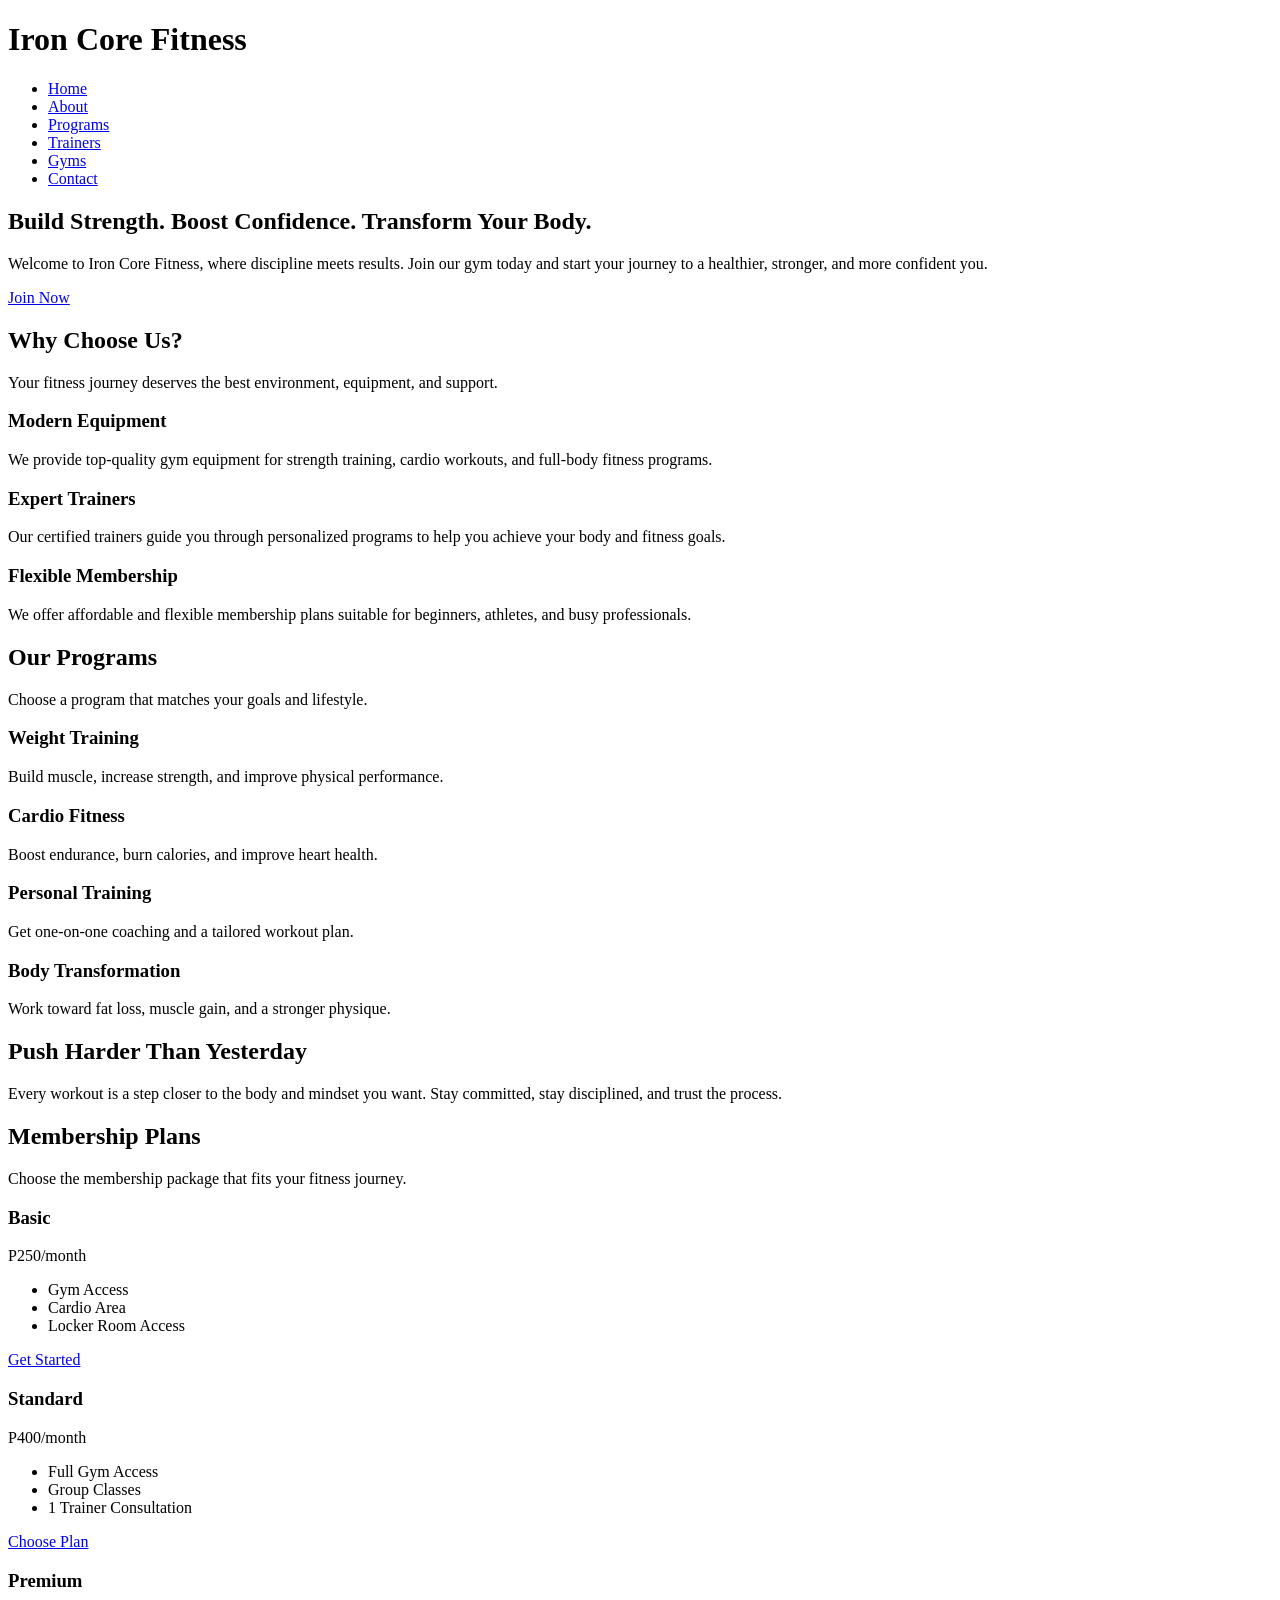
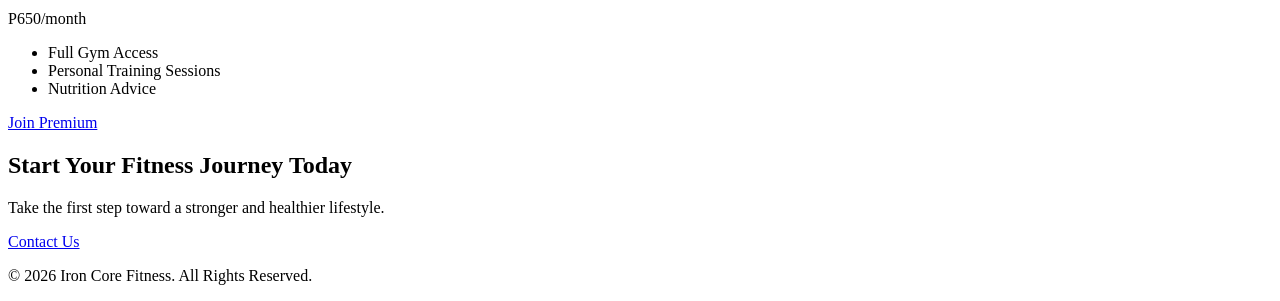
==== index.html @ 9bcb8bb9 "Create index.html" ====
<!DOCTYPE html>
<html lang="en">
<head>
    <meta charset="UTF-8">
    <meta name="viewport" content="width=device-width, initial-scale=1.0">
    <title>Iron Core Fitness | Home</title>
</head>
<body>

    <!-- Header -->
    <header>
        <div class="container nav-container">
            <h1 class="logo">Iron Core Fitness</h1>
            <nav>
                <ul class="nav-links">
                    <li><a href="index.html" class="active">Home</a></li>
                    <li><a href="about.html">About</a></li>
                    <li><a href="programs.html">Programs</a></li>
                    <li><a href="trainers.html">Trainers</a></li>
                    <li><a href="gyms.html">Gyms</a></li>
                    <li><a href="contact.html">Contact</a></li>
                </ul>
            </nav>
        </div>
    </header>

    <!-- Hero Section -->
    <section>
       <div>
            <h2>Build Strength. Boost Confidence. Transform Your Body.</h2>
            <p>
                Welcome to Iron Core Fitness, where discipline meets results.
                Join our gym today and start your journey to a healthier,
                stronger, and more confident you.
            </p>
            <a href="contact.html" class="btn">Join Now</a>
        </div>
    </section>

    <!-- About Preview -->
    <section class="about-preview container">
        <div class="section-title">
            <h2>Why Choose Us?</h2>
            <p>Your fitness journey deserves the best environment, equipment, and support.</p>
        </div>

        <div class="features">
            <div class="feature-card">
                <h3>Modern Equipment</h3>
                <p>
                    We provide top-quality gym equipment for strength training,
                    cardio workouts, and full-body fitness programs.
                </p>
            </div>

            <div class="feature-card">
                <h3>Expert Trainers</h3>
                <p>
                    Our certified trainers guide you through personalized
                    programs to help you achieve your body and fitness goals.
                </p>
            </div>

            <div class="feature-card">
                <h3>Flexible Membership</h3>
                <p>
                    We offer affordable and flexible membership plans suitable
                    for beginners, athletes, and busy professionals.
                </p>
            </div>
        </div>
    </section>

    <!-- Programs Section -->
    <section class="programs">
        <div class="container">
            <div class="section-title">
                <h2>Our Programs</h2>
                <p>Choose a program that matches your goals and lifestyle.</p>
            </div>

            <div class="program-grid">
                <div class="program-card">
                    <h3>Weight Training</h3>
                    <p>Build muscle, increase strength, and improve physical performance.</p>
                </div>

                <div class="program-card">
                    <h3>Cardio Fitness</h3>
                    <p>Boost endurance, burn calories, and improve heart health.</p>
                </div>

                <div class="program-card">
                    <h3>Personal Training</h3>
                    <p>Get one-on-one coaching and a tailored workout plan.</p>
                </div>

                <div class="program-card">
                    <h3>Body Transformation</h3>
                    <p>Work toward fat loss, muscle gain, and a stronger physique.</p>
                </div>
            </div>
        </div>
    </section>

    <!-- Motivation Section -->
    <section class="motivation">
        <div class="container motivation-box">
            <h2>Push Harder Than Yesterday</h2>
            <p>
                Every workout is a step closer to the body and mindset you want.
                Stay committed, stay disciplined, and trust the process.
            </p>
        </div>
    </section>

    <!-- Membership Section -->
    <section class="membership container">
        <div class="section-title">
            <h2>Membership Plans</h2>
            <p>Choose the membership package that fits your fitness journey.</p>
        </div>

        <div class="pricing-grid">
            <div class="price-card">
                <h3>Basic</h3>
                <p class="price">P250/month</p>
                <ul>
                    <li>Gym Access</li>
                    <li>Cardio Area</li>
                    <li>Locker Room Access</li>
                </ul>
                <a href="contact.html" class="btn-secondary">Get Started</a>
            </div>

            <div class="price-card featured">
                <h3>Standard</h3>
                <p class="price">P400/month</p>
                <ul>
                    <li>Full Gym Access</li>
                    <li>Group Classes</li>
                    <li>1 Trainer Consultation</li>
                </ul>
                <a href="contact.html" class="btn">Choose Plan</a>
            </div>

            <div class="price-card">
                <h3>Premium</h3>
                <p class="price">P650/month</p>
                <ul>
                    <li>Full Gym Access</li>
                    <li>Personal Training Sessions</li>
                    <li>Nutrition Advice</li>
                </ul>
                <a href="contact.html" class="btn-secondary">Join Premium</a>
            </div>
        </div>
    </section>

    <!-- Call to Action -->
    <section class="cta">
        <div class="container">
            <h2>Start Your Fitness Journey Today</h2>
            <p>Take the first step toward a stronger and healthier lifestyle.</p>
            <a href="contact.html" class="btn">Contact Us</a>
        </div>
    </section>

    <!-- Footer -->
    <footer>
        <div class="container">
            <p>&copy; 2026 Iron Core Fitness. All Rights Reserved.</p>
        </div>
    </footer>

</body>
</html>
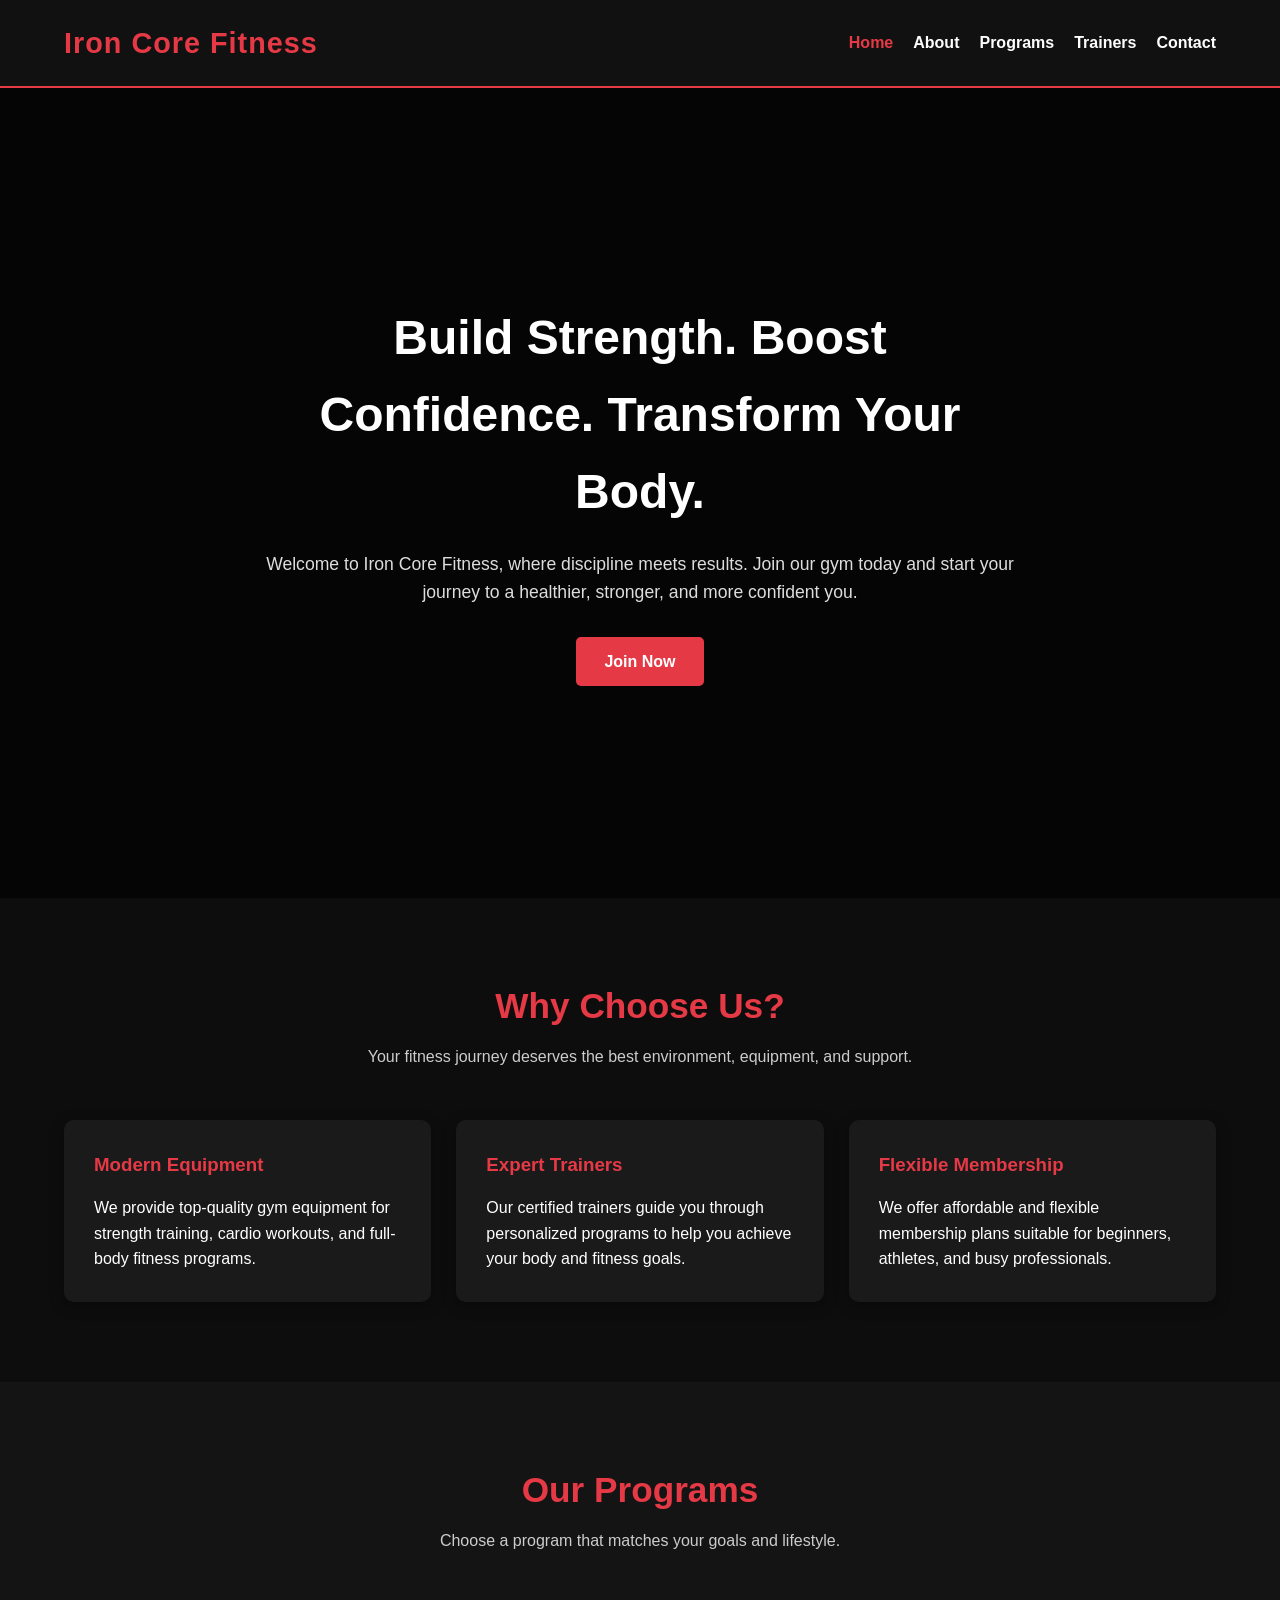
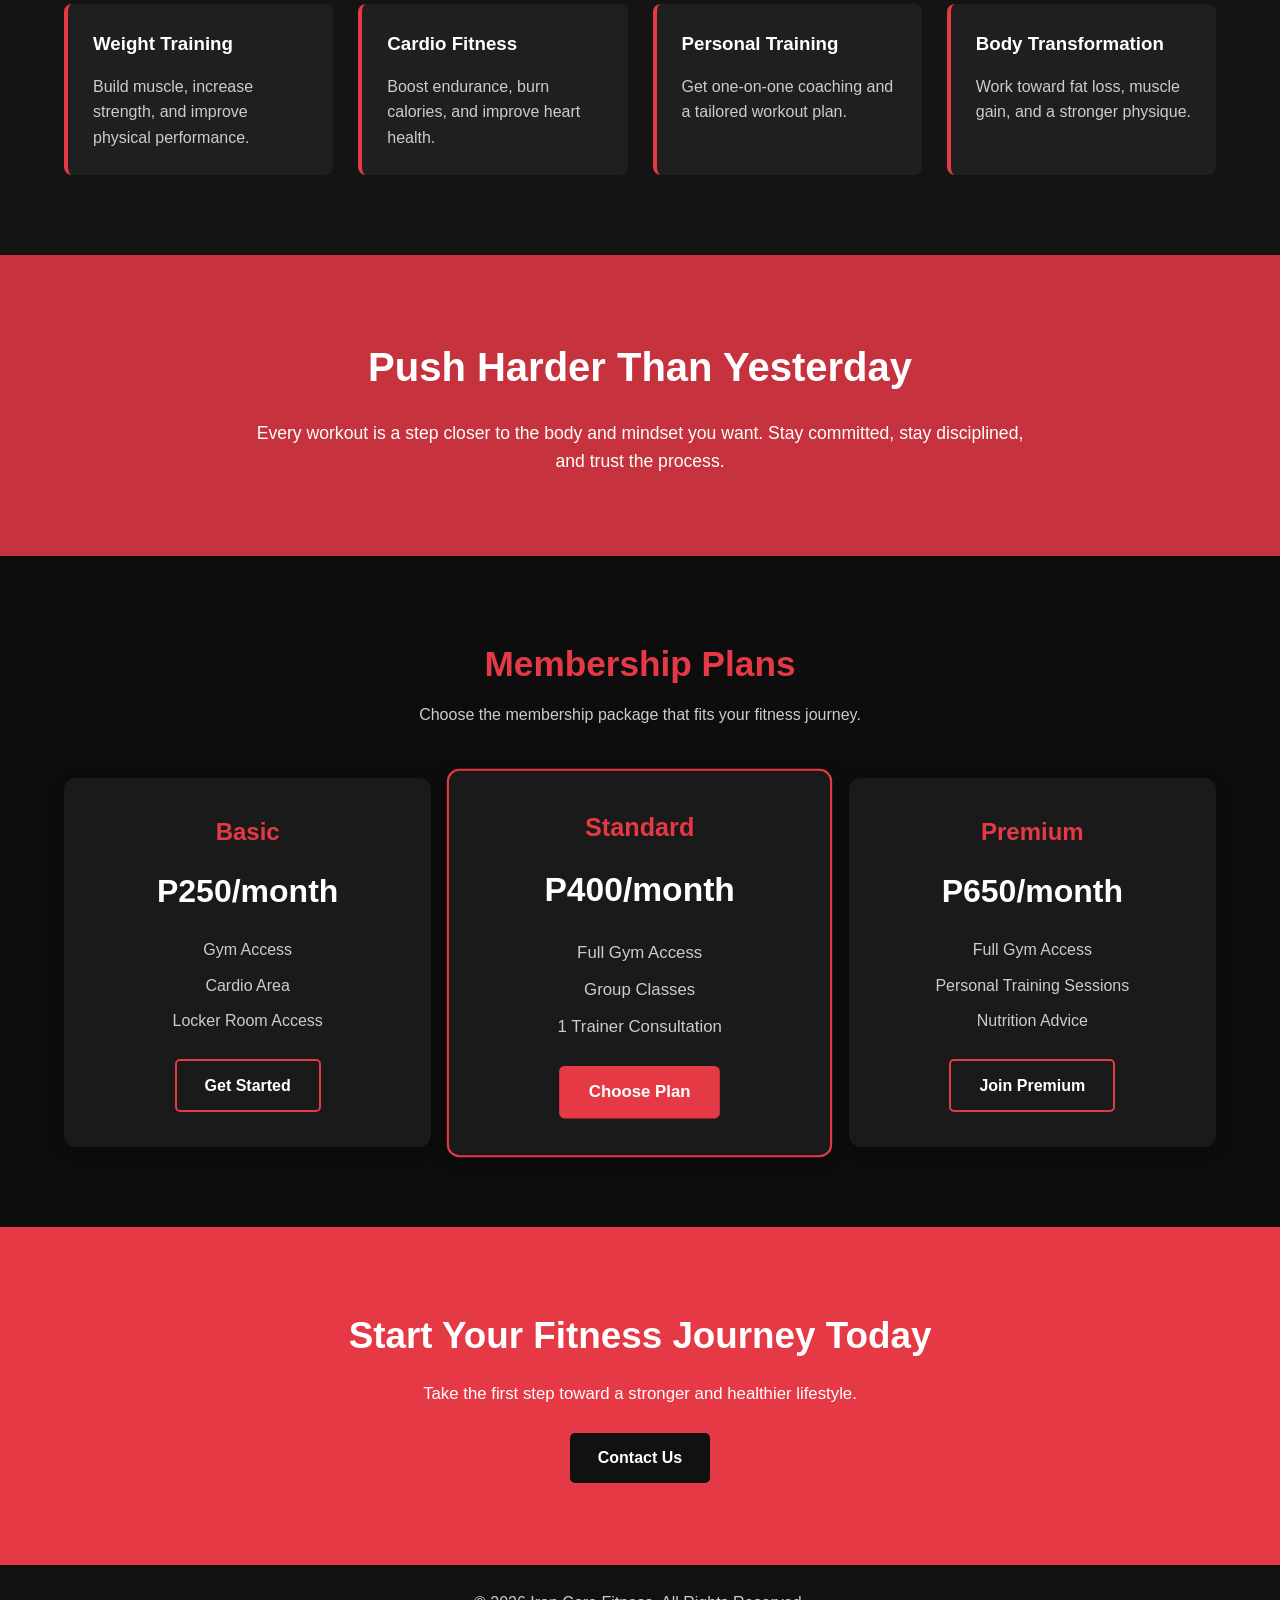
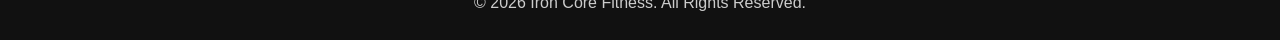
==== commit b7e55ed3: "Update index.html" ====
--- a/index.html
+++ b/index.html
@@ -1,177 +1,178 @@
-<!DOCTYPE html>
-<html lang="en">
-<head>
-    <meta charset="UTF-8">
-    <meta name="viewport" content="width=device-width, initial-scale=1.0">
-    <title>Iron Core Fitness | Home</title>
-</head>
-<body>
-
-    <!-- Header -->
-    <header>
-        <div class="container nav-container">
-            <h1 class="logo">Iron Core Fitness</h1>
-            <nav>
-                <ul class="nav-links">
-                    <li><a href="index.html" class="active">Home</a></li>
-                    <li><a href="about.html">About</a></li>
-                    <li><a href="programs.html">Programs</a></li>
-                    <li><a href="trainers.html">Trainers</a></li>
-                    <li><a href="gyms.html">Gyms</a></li>
-                    <li><a href="contact.html">Contact</a></li>
-                </ul>
-            </nav>
-        </div>
-    </header>
-
-    <!-- Hero Section -->
-    <section>
-       <div>
-            <h2>Build Strength. Boost Confidence. Transform Your Body.</h2>
-            <p>
-                Welcome to Iron Core Fitness, where discipline meets results.
-                Join our gym today and start your journey to a healthier,
-                stronger, and more confident you.
-            </p>
-            <a href="contact.html" class="btn">Join Now</a>
-        </div>
-    </section>
-
-    <!-- About Preview -->
-    <section class="about-preview container">
-        <div class="section-title">
-            <h2>Why Choose Us?</h2>
-            <p>Your fitness journey deserves the best environment, equipment, and support.</p>
-        </div>
-
-        <div class="features">
-            <div class="feature-card">
-                <h3>Modern Equipment</h3>
-                <p>
-                    We provide top-quality gym equipment for strength training,
-                    cardio workouts, and full-body fitness programs.
-                </p>
-            </div>
-
-            <div class="feature-card">
-                <h3>Expert Trainers</h3>
-                <p>
-                    Our certified trainers guide you through personalized
-                    programs to help you achieve your body and fitness goals.
-                </p>
-            </div>
-
-            <div class="feature-card">
-                <h3>Flexible Membership</h3>
-                <p>
-                    We offer affordable and flexible membership plans suitable
-                    for beginners, athletes, and busy professionals.
-                </p>
-            </div>
-        </div>
-    </section>
-
-    <!-- Programs Section -->
-    <section class="programs">
-        <div class="container">
-            <div class="section-title">
-                <h2>Our Programs</h2>
-                <p>Choose a program that matches your goals and lifestyle.</p>
-            </div>
-
-            <div class="program-grid">
-                <div class="program-card">
-                    <h3>Weight Training</h3>
-                    <p>Build muscle, increase strength, and improve physical performance.</p>
-                </div>
-
-                <div class="program-card">
-                    <h3>Cardio Fitness</h3>
-                    <p>Boost endurance, burn calories, and improve heart health.</p>
-                </div>
-
-                <div class="program-card">
-                    <h3>Personal Training</h3>
-                    <p>Get one-on-one coaching and a tailored workout plan.</p>
-                </div>
-
-                <div class="program-card">
-                    <h3>Body Transformation</h3>
-                    <p>Work toward fat loss, muscle gain, and a stronger physique.</p>
-                </div>
-            </div>
-        </div>
-    </section>
-
-    <!-- Motivation Section -->
-    <section class="motivation">
-        <div class="container motivation-box">
-            <h2>Push Harder Than Yesterday</h2>
-            <p>
-                Every workout is a step closer to the body and mindset you want.
-                Stay committed, stay disciplined, and trust the process.
-            </p>
-        </div>
-    </section>
-
-    <!-- Membership Section -->
-    <section class="membership container">
-        <div class="section-title">
-            <h2>Membership Plans</h2>
-            <p>Choose the membership package that fits your fitness journey.</p>
-        </div>
-
-        <div class="pricing-grid">
-            <div class="price-card">
-                <h3>Basic</h3>
-                <p class="price">P250/month</p>
-                <ul>
-                    <li>Gym Access</li>
-                    <li>Cardio Area</li>
-                    <li>Locker Room Access</li>
-                </ul>
-                <a href="contact.html" class="btn-secondary">Get Started</a>
-            </div>
-
-            <div class="price-card featured">
-                <h3>Standard</h3>
-                <p class="price">P400/month</p>
-                <ul>
-                    <li>Full Gym Access</li>
-                    <li>Group Classes</li>
-                    <li>1 Trainer Consultation</li>
-                </ul>
-                <a href="contact.html" class="btn">Choose Plan</a>
-            </div>
-
-            <div class="price-card">
-                <h3>Premium</h3>
-                <p class="price">P650/month</p>
-                <ul>
-                    <li>Full Gym Access</li>
-                    <li>Personal Training Sessions</li>
-                    <li>Nutrition Advice</li>
-                </ul>
-                <a href="contact.html" class="btn-secondary">Join Premium</a>
-            </div>
-        </div>
-    </section>
-
-    <!-- Call to Action -->
-    <section class="cta">
-        <div class="container">
-            <h2>Start Your Fitness Journey Today</h2>
-            <p>Take the first step toward a stronger and healthier lifestyle.</p>
-            <a href="contact.html" class="btn">Contact Us</a>
-        </div>
-    </section>
-
-    <!-- Footer -->
-    <footer>
-        <div class="container">
-            <p>&copy; 2026 Iron Core Fitness. All Rights Reserved.</p>
-        </div>
-    </footer>
-
-</body>
-</html>
+<!DOCTYPE html>
+<html lang="en">
+<head>
+    <meta charset="UTF-8">
+    <meta name="viewport" content="width=device-width, initial-scale=1.0">
+    <title>Iron Core Fitness | Home</title>
+    <link rel="stylesheet" href="style.css">
+</head>
+<body>
+
+    <!-- Header -->
+    <header>
+        <div class="container nav-container">
+            <h1 class="logo">Iron Core Fitness</h1>
+            <nav>
+                <ul class="nav-links">
+                    <li><a href="index.html" class="active">Home</a></li>
+                    <li><a href="about.html">About</a></li>
+                    <li><a href="programs.html">Programs</a></li>
+                    <li><a href="trainers.html">Trainers</a></li>
+                    <li><a href="contact.html">Contact</a></li>
+                </ul>
+            </nav>
+        </div>
+    </header>
+
+    <!-- Hero Section -->
+    <section class="hero">
+        <div class="overlay"></div>
+        <div class="hero-content">
+            <h2>Build Strength. Boost Confidence. Transform Your Body.</h2>
+            <p>
+                Welcome to Iron Core Fitness, where discipline meets results.
+                Join our gym today and start your journey to a healthier,
+                stronger, and more confident you.
+            </p>
+            <a href="contact.html" class="btn">Join Now</a>
+        </div>
+    </section>
+
+    <!-- About Preview -->
+    <section class="about-preview container">
+        <div class="section-title">
+            <h2>Why Choose Us?</h2>
+            <p>Your fitness journey deserves the best environment, equipment, and support.</p>
+        </div>
+
+        <div class="features">
+            <div class="feature-card">
+                <h3>Modern Equipment</h3>
+                <p>
+                    We provide top-quality gym equipment for strength training,
+                    cardio workouts, and full-body fitness programs.
+                </p>
+            </div>
+
+            <div class="feature-card">
+                <h3>Expert Trainers</h3>
+                <p>
+                    Our certified trainers guide you through personalized
+                    programs to help you achieve your body and fitness goals.
+                </p>
+            </div>
+
+            <div class="feature-card">
+                <h3>Flexible Membership</h3>
+                <p>
+                    We offer affordable and flexible membership plans suitable
+                    for beginners, athletes, and busy professionals.
+                </p>
+            </div>
+        </div>
+    </section>
+
+    <!-- Programs Section -->
+    <section class="programs">
+        <div class="container">
+            <div class="section-title">
+                <h2>Our Programs</h2>
+                <p>Choose a program that matches your goals and lifestyle.</p>
+            </div>
+
+            <div class="program-grid">
+                <div class="program-card">
+                    <h3>Weight Training</h3>
+                    <p>Build muscle, increase strength, and improve physical performance.</p>
+                </div>
+
+                <div class="program-card">
+                    <h3>Cardio Fitness</h3>
+                    <p>Boost endurance, burn calories, and improve heart health.</p>
+                </div>
+
+                <div class="program-card">
+                    <h3>Personal Training</h3>
+                    <p>Get one-on-one coaching and a tailored workout plan.</p>
+                </div>
+
+                <div class="program-card">
+                    <h3>Body Transformation</h3>
+                    <p>Work toward fat loss, muscle gain, and a stronger physique.</p>
+                </div>
+            </div>
+        </div>
+    </section>
+
+    <!-- Motivation Section -->
+    <section class="motivation">
+        <div class="container motivation-box">
+            <h2>Push Harder Than Yesterday</h2>
+            <p>
+                Every workout is a step closer to the body and mindset you want.
+                Stay committed, stay disciplined, and trust the process.
+            </p>
+        </div>
+    </section>
+
+    <!-- Membership Section -->
+    <section class="membership container">
+        <div class="section-title">
+            <h2>Membership Plans</h2>
+            <p>Choose the membership package that fits your fitness journey.</p>
+        </div>
+
+        <div class="pricing-grid">
+            <div class="price-card">
+                <h3>Basic</h3>
+                <p class="price">P250/month</p>
+                <ul>
+                    <li>Gym Access</li>
+                    <li>Cardio Area</li>
+                    <li>Locker Room Access</li>
+                </ul>
+                <a href="contact.html" class="btn-secondary">Get Started</a>
+            </div>
+
+            <div class="price-card featured">
+                <h3>Standard</h3>
+                <p class="price">P400/month</p>
+                <ul>
+                    <li>Full Gym Access</li>
+                    <li>Group Classes</li>
+                    <li>1 Trainer Consultation</li>
+                </ul>
+                <a href="contact.html" class="btn">Choose Plan</a>
+            </div>
+
+            <div class="price-card">
+                <h3>Premium</h3>
+                <p class="price">P650/month</p>
+                <ul>
+                    <li>Full Gym Access</li>
+                    <li>Personal Training Sessions</li>
+                    <li>Nutrition Advice</li>
+                </ul>
+                <a href="contact.html" class="btn-secondary">Join Premium</a>
+            </div>
+        </div>
+    </section>
+
+    <!-- Call to Action -->
+    <section class="cta">
+        <div class="container">
+            <h2>Start Your Fitness Journey Today</h2>
+            <p>Take the first step toward a stronger and healthier lifestyle.</p>
+            <a href="contact.html" class="btn">Contact Us</a>
+        </div>
+    </section>
+
+    <!-- Footer -->
+    <footer>
+        <div class="container">
+            <p>&copy; 2026 Iron Core Fitness. All Rights Reserved.</p>
+        </div>
+    </footer>
+
+</body>
+</html>
--- a/style.css
+++ b/style.css
@@ -0,0 +1,365 @@
+/* Reset */
+* {
+    margin: 0;
+    padding: 0;
+    box-sizing: border-box;
+}
+
+body {
+    font-family: Arial, sans-serif;
+    line-height: 1.6;
+    background-color: #0d0d0d;
+    color: #ffffff;
+}
+
+img {
+    max-width: 100%;
+    display: block;
+}
+
+ul {
+    list-style: none;
+}
+
+a {
+    text-decoration: none;
+}
+
+.container {
+    width: 90%;
+    max-width: 1200px;
+    margin: auto;
+}
+
+/* Header */
+header {
+    background-color: #111111;
+    border-bottom: 2px solid #e63946;
+    position: sticky;
+    top: 0;
+    z-index: 1000;
+}
+
+.nav-container {
+    display: flex;
+    justify-content: space-between;
+    align-items: center;
+    padding: 20px 0;
+}
+
+.logo {
+    color: #e63946;
+    font-size: 1.8rem;
+    font-weight: bold;
+    letter-spacing: 1px;
+}
+
+.nav-links {
+    display: flex;
+    gap: 20px;
+}
+
+.nav-links a {
+    color: #ffffff;
+    font-weight: bold;
+    transition: color 0.3s ease;
+}
+
+.nav-links a:hover,
+.nav-links .active {
+    color: #e63946;
+}
+
+/* Hero */
+.hero {
+    position: relative;
+    height: 90vh;
+    background: url("https://images.unsplash.com/photo-1534438327276-14e5300c3a48?auto=format&fit=crop&w=1400&q=80") center/cover no-repeat;
+    display: flex;
+    justify-content: center;
+    align-items: center;
+    text-align: center;
+}
+
+.overlay {
+    position: absolute;
+    inset: 0;
+    background: rgba(0, 0, 0, 0.65);
+}
+
+.hero-content {
+    position: relative;
+    z-index: 1;
+    max-width: 800px;
+    padding: 20px;
+}
+
+.hero-content h2 {
+    font-size: 3rem;
+    margin-bottom: 20px;
+    color: #ffffff;
+}
+
+.hero-content p {
+    font-size: 1.1rem;
+    margin-bottom: 30px;
+    color: #dddddd;
+}
+
+.btn,
+.btn-secondary {
+    display: inline-block;
+    padding: 12px 28px;
+    border-radius: 5px;
+    font-weight: bold;
+    transition: 0.3s ease;
+}
+
+.btn {
+    background-color: #e63946;
+    color: #ffffff;
+}
+
+.btn:hover {
+    background-color: #c62839;
+}
+
+.btn-secondary {
+    background-color: transparent;
+    border: 2px solid #e63946;
+    color: #ffffff;
+}
+
+.btn-secondary:hover {
+    background-color: #e63946;
+}
+
+/* Sections */
+section {
+    padding: 80px 0;
+}
+
+.section-title {
+    text-align: center;
+    margin-bottom: 50px;
+}
+
+.section-title h2 {
+    font-size: 2.2rem;
+    color: #e63946;
+    margin-bottom: 10px;
+}
+
+.section-title p {
+    color: #cccccc;
+    max-width: 700px;
+    margin: auto;
+}
+
+/* Features */
+.features {
+    display: grid;
+    grid-template-columns: repeat(3, 1fr);
+    gap: 25px;
+}
+
+.feature-card {
+    background-color: #1a1a1a;
+    padding: 30px;
+    border-radius: 10px;
+    box-shadow: 0 4px 15px rgba(0, 0, 0, 0.3);
+    transition: transform 0.3s ease;
+}
+
+.feature-card:hover {
+    transform: translateY(-8px);
+}
+
+.feature-card h3 {
+    color: #e63946;
+    margin-bottom: 15px;
+}
+
+/* Programs */
+.programs {
+    background-color: #141414;
+}
+
+.program-grid {
+    display: grid;
+    grid-template-columns: repeat(4, 1fr);
+    gap: 25px;
+}
+
+.program-card {
+    background-color: #1f1f1f;
+    padding: 25px;
+    border-left: 4px solid #e63946;
+    border-radius: 8px;
+}
+
+.program-card h3 {
+    margin-bottom: 15px;
+    color: #ffffff;
+}
+
+.program-card p {
+    color: #cccccc;
+}
+
+/* Motivation */
+.motivation {
+    background: linear-gradient(rgba(230, 57, 70, 0.85), rgba(230, 57, 70, 0.85)),
+                url("https://images.unsplash.com/photo-1517836357463-d25dfeac3438?auto=format&fit=crop&w=1400&q=80") center/cover no-repeat;
+    text-align: center;
+}
+
+.motivation-box h2 {
+    font-size: 2.5rem;
+    margin-bottom: 20px;
+}
+
+.motivation-box p {
+    max-width: 800px;
+    margin: auto;
+    font-size: 1.1rem;
+}
+
+/* Pricing */
+.pricing-grid {
+    display: grid;
+    grid-template-columns: repeat(3, 1fr);
+    gap: 25px;
+}
+
+.price-card {
+    background-color: #1a1a1a;
+    padding: 35px 25px;
+    border-radius: 12px;
+    text-align: center;
+    box-shadow: 0 4px 15px rgba(0, 0, 0, 0.25);
+}
+
+.price-card h3 {
+    margin-bottom: 15px;
+    color: #e63946;
+    font-size: 1.5rem;
+}
+
+.price {
+    font-size: 2rem;
+    font-weight: bold;
+    margin-bottom: 20px;
+    color: #ffffff;
+}
+
+.price-card ul {
+    margin-bottom: 25px;
+}
+
+.price-card ul li {
+    margin: 10px 0;
+    color: #cccccc;
+}
+
+.featured {
+    border: 2px solid #e63946;
+    transform: scale(1.05);
+}
+
+/* CTA */
+.cta {
+    background-color: #e63946;
+    text-align: center;
+}
+
+.cta h2 {
+    font-size: 2.3rem;
+    margin-bottom: 15px;
+}
+
+.cta p {
+    margin-bottom: 25px;
+    font-size: 1.05rem;
+}
+
+.cta .btn {
+    background-color: #111111;
+}
+
+.cta .btn:hover {
+    background-color: #000000;
+}
+
+/* Footer */
+footer {
+    background-color: #111111;
+    text-align: center;
+    padding: 25px 0;
+    border-top: 2px solid #e63946;
+}
+
+footer p {
+    color: #cccccc;
+}
+
+/* Responsive Design */
+@media (max-width: 992px) {
+    .features,
+    .program-grid,
+    .pricing-grid {
+        grid-template-columns: repeat(2, 1fr);
+    }
+
+    .hero-content h2 {
+        font-size: 2.4rem;
+    }
+
+    .featured {
+        transform: scale(1);
+    }
+}
+
+@media (max-width: 768px) {
+    .nav-container {
+        flex-direction: column;
+        gap: 15px;
+    }
+
+    .nav-links {
+        flex-wrap: wrap;
+        justify-content: center;
+    }
+
+    .hero {
+        height: 75vh;
+    }
+
+    .hero-content h2 {
+        font-size: 2rem;
+    }
+
+    .features,
+    .program-grid,
+    .pricing-grid {
+        grid-template-columns: 1fr;
+    }
+
+    section {
+        padding: 60px 0;
+    }
+}
+
+@media (max-width: 480px) {
+    .hero-content h2 {
+        font-size: 1.6rem;
+    }
+
+    .hero-content p {
+        font-size: 1rem;
+    }
+
+    .logo {
+        font-size: 1.4rem;
+    }
+}
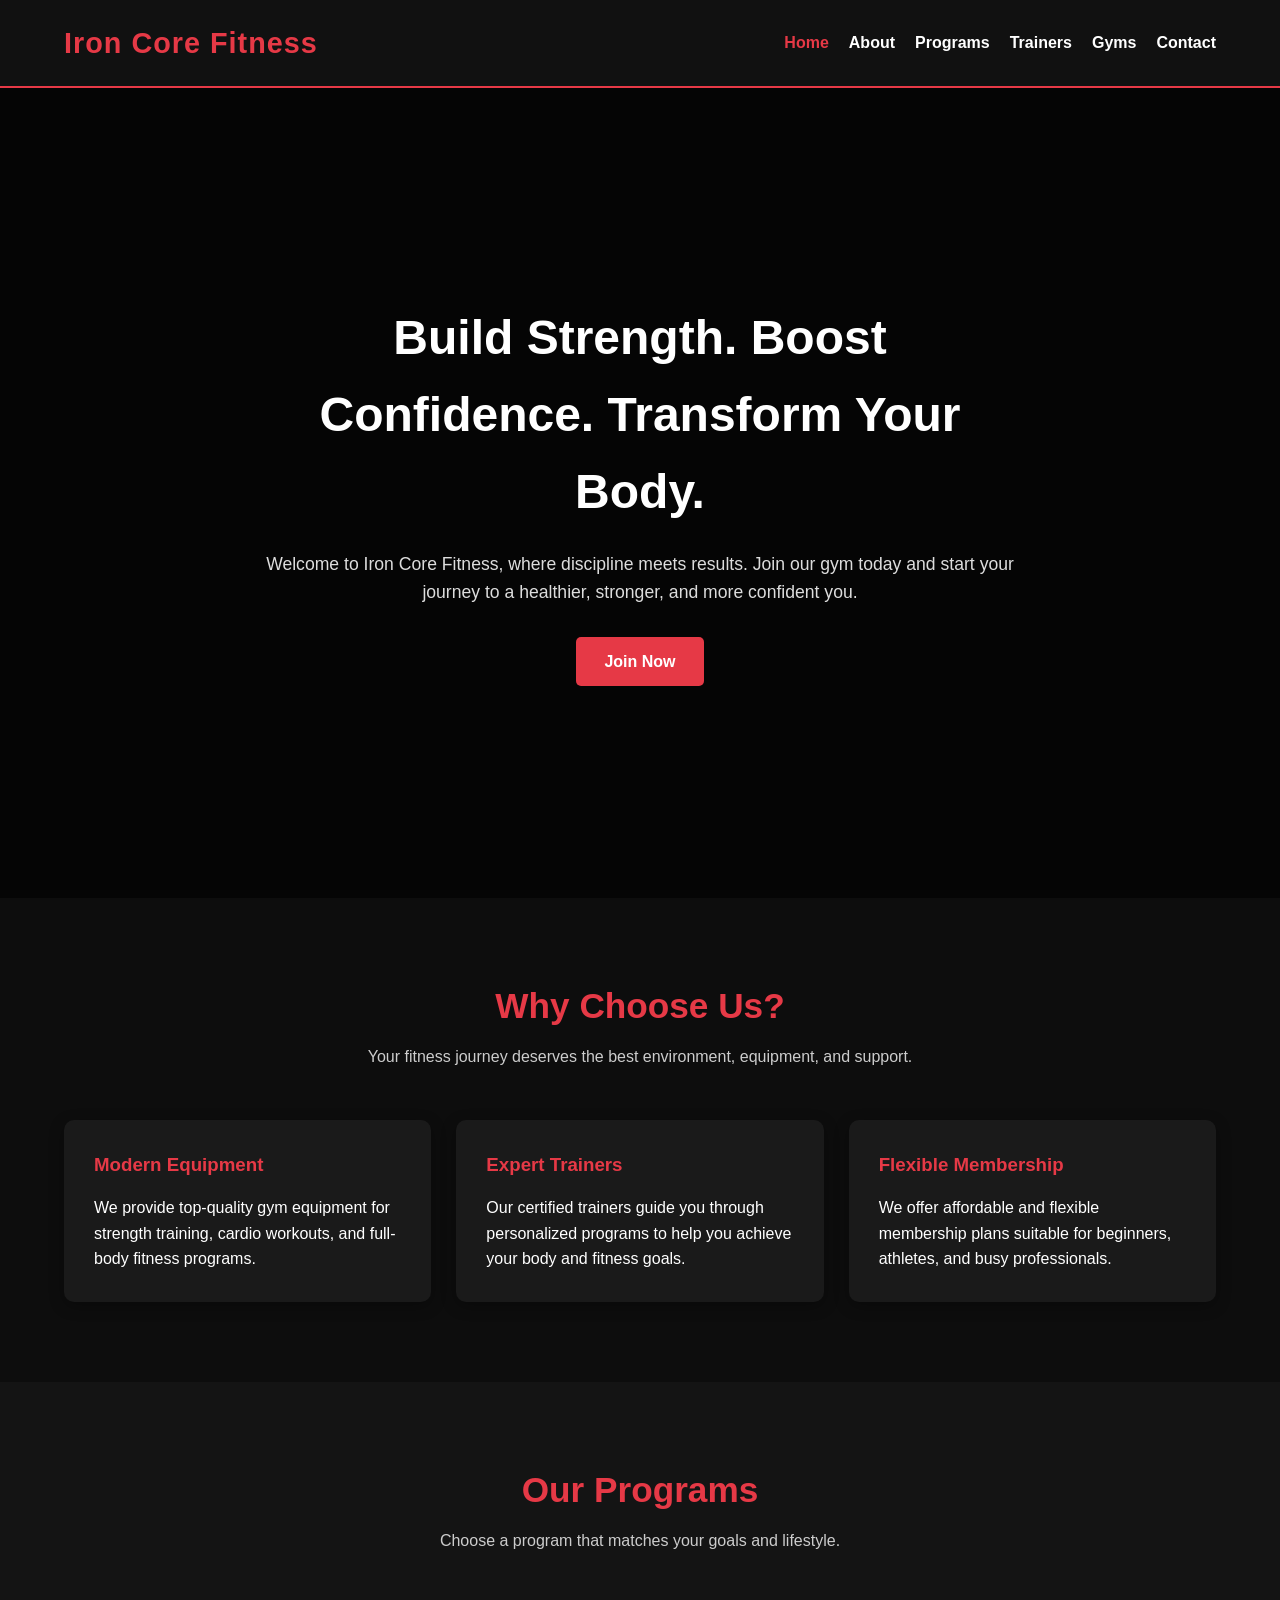
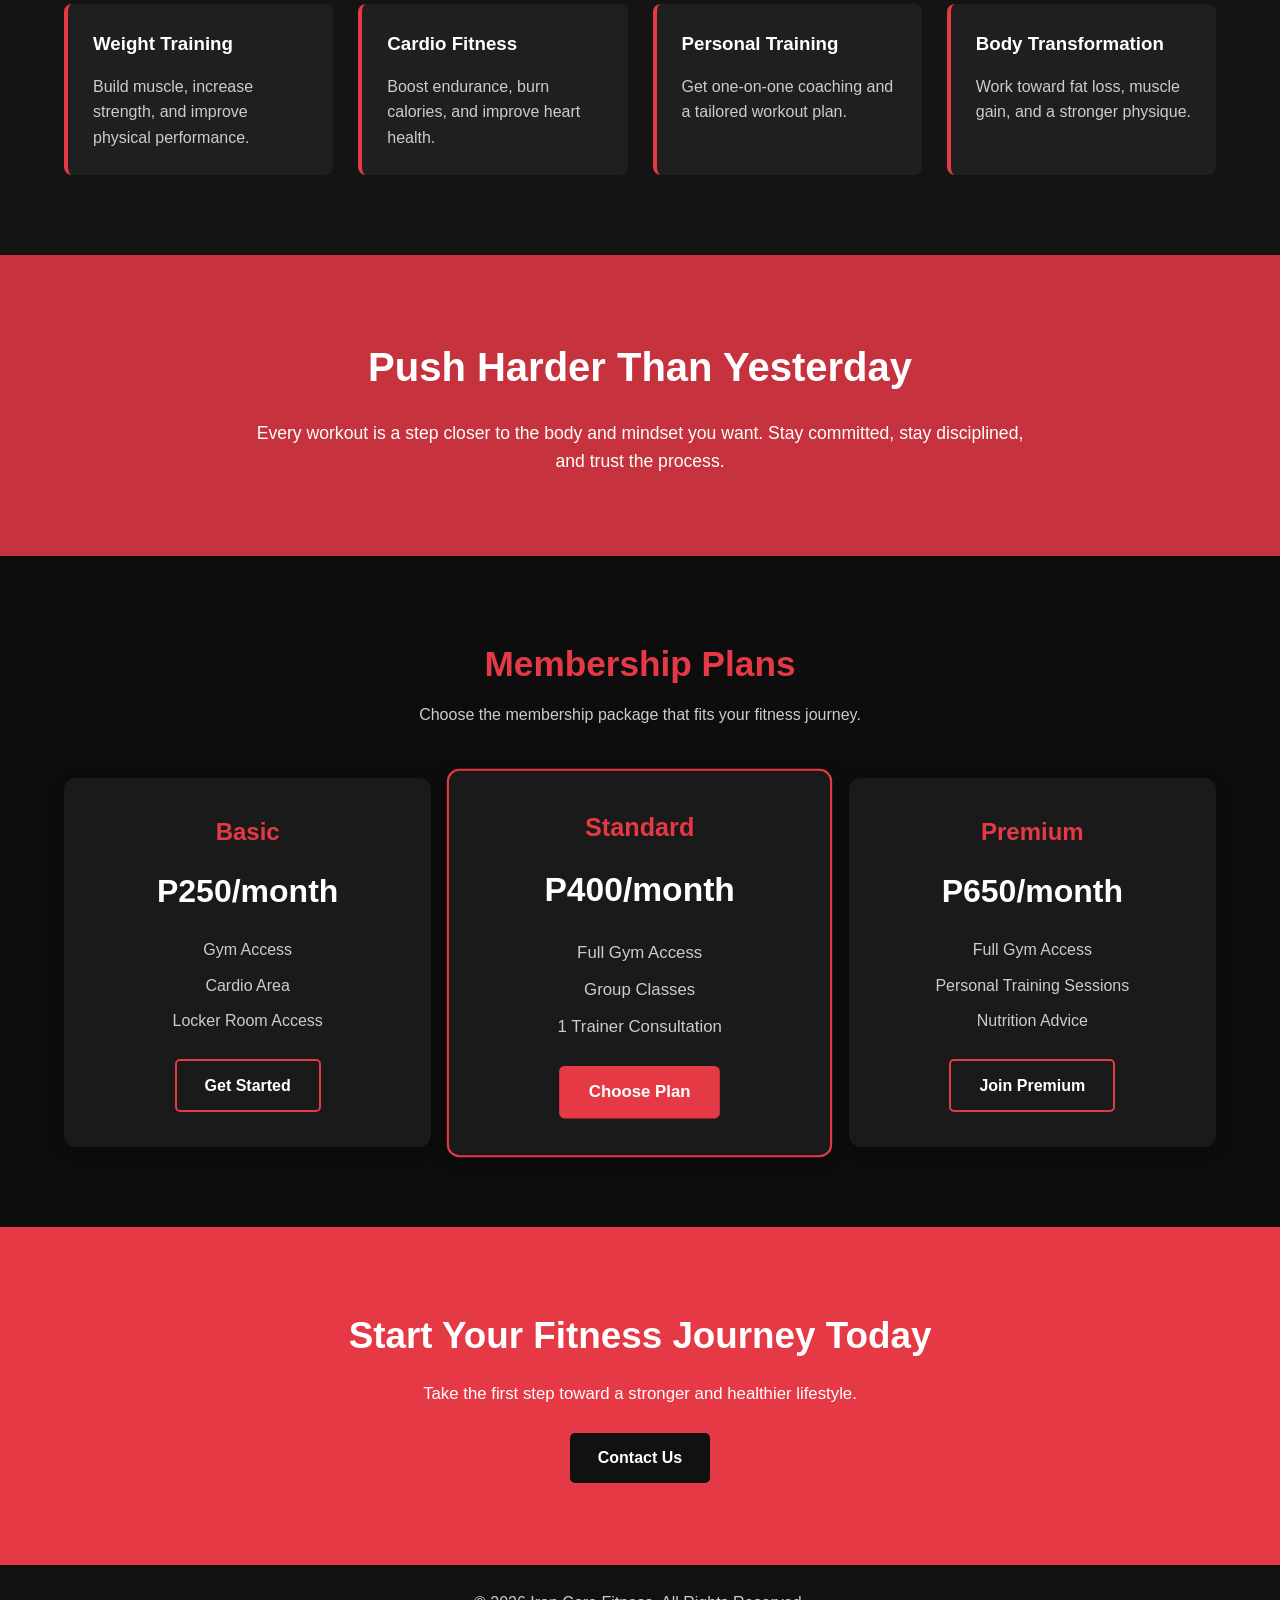
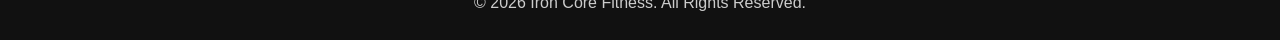
==== commit e3558e5e: "Update index.html" ====
--- a/index.html
+++ b/index.html
@@ -18,6 +18,7 @@
                     <li><a href="about.html">About</a></li>
                     <li><a href="programs.html">Programs</a></li>
                     <li><a href="trainers.html">Trainers</a></li>
+                    <li><a href="gyms.html">Gyms</a></li>
                     <li><a href="contact.html">Contact</a></li>
                 </ul>
             </nav>
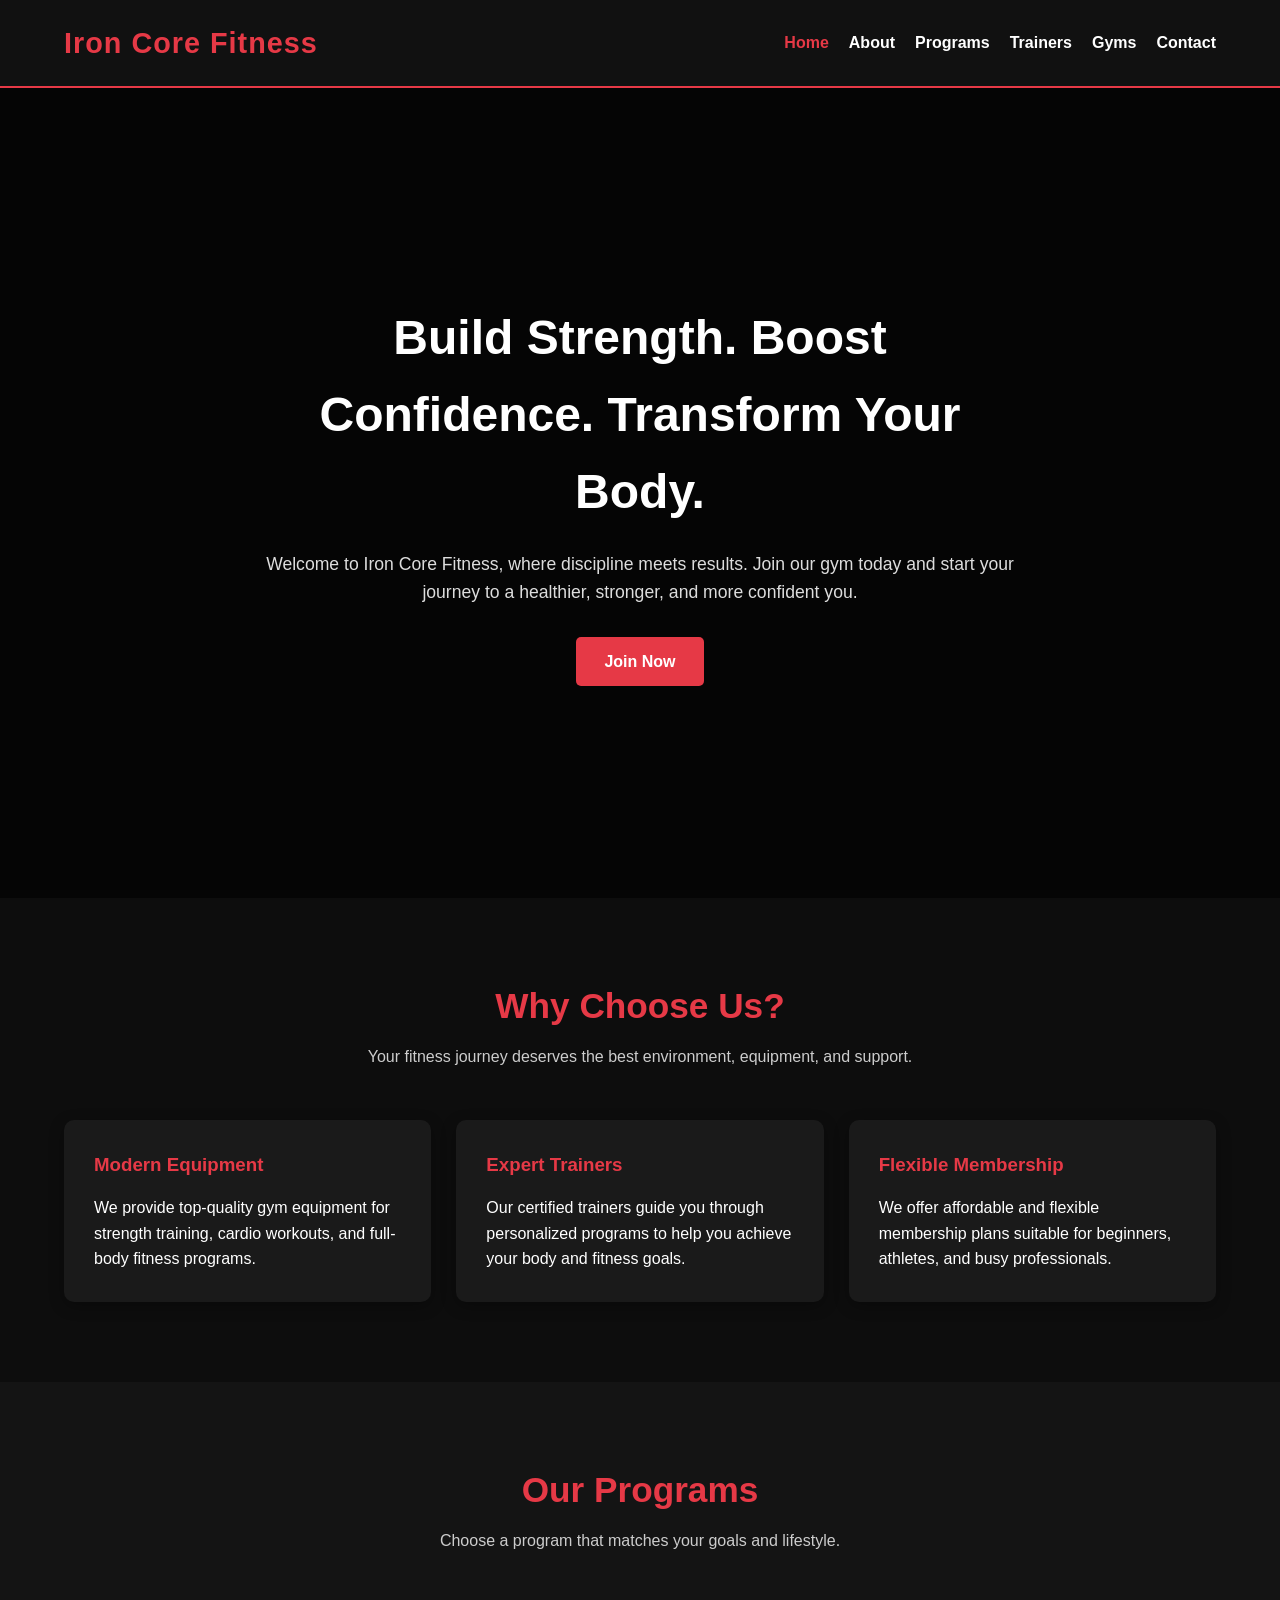
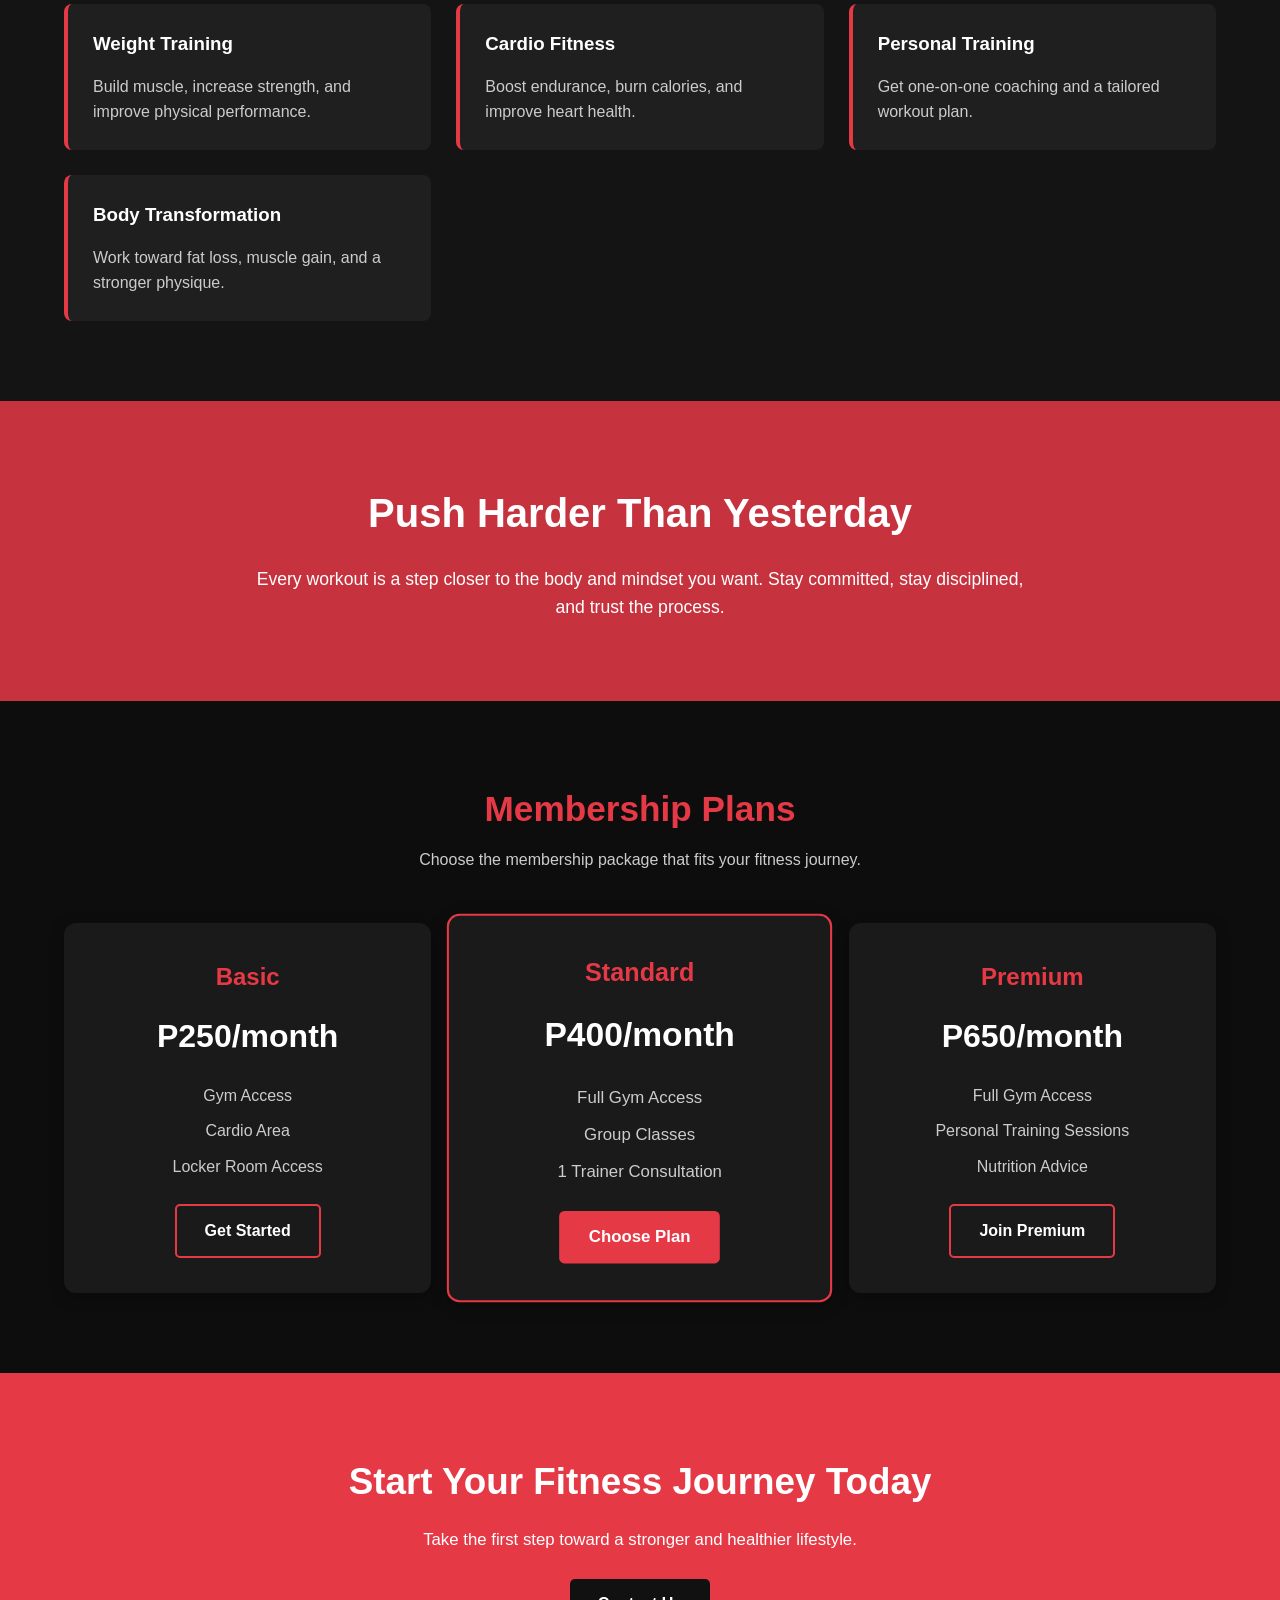
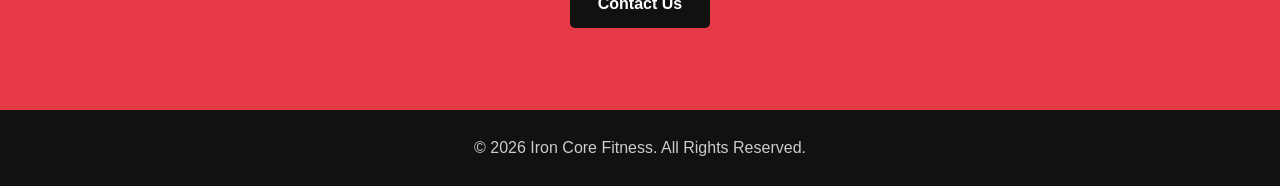
==== commit c91326db: "Add files via upload" ====
--- a/index.html
+++ b/index.html
@@ -176,4 +176,4 @@
     </footer>
 
 </body>
-</html>
+</html>
--- a/style.css
+++ b/style.css
@@ -57,6 +57,7 @@
 .nav-links {
     display: flex;
     gap: 20px;
+    flex-wrap: wrap;
 }
 
 .nav-links a {
@@ -74,7 +75,7 @@
 .hero {
     position: relative;
     height: 90vh;
-    background: url("https://images.unsplash.com/photo-1534438327276-14e5300c3a48?auto=format&fit=crop&w=1400&q=80") center/cover no-repeat;
+    background: url("images/hero.jpg") center/cover no-repeat;
     display: flex;
     justify-content: center;
     align-items: center;
@@ -97,7 +98,6 @@
 .hero-content h2 {
     font-size: 3rem;
     margin-bottom: 20px;
-    color: #ffffff;
 }
 
 .hero-content p {
@@ -106,6 +106,7 @@
     color: #dddddd;
 }
 
+/* Buttons */
 .btn,
 .btn-secondary {
     display: inline-block;
@@ -113,6 +114,8 @@
     border-radius: 5px;
     font-weight: bold;
     transition: 0.3s ease;
+    border: none;
+    cursor: pointer;
 }
 
 .btn {
@@ -154,6 +157,56 @@
     color: #cccccc;
     max-width: 700px;
     margin: auto;
+}
+
+/* Page banner */
+.page-banner {
+    background: linear-gradient(rgba(230, 57, 70, 0.85), rgba(17, 17, 17, 0.92));
+    text-align: center;
+    padding: 70px 0;
+}
+
+.page-banner h2 {
+    font-size: 2.5rem;
+    margin-bottom: 10px;
+}
+
+.page-banner p {
+    color: #f1f1f1;
+}
+
+/* General content */
+.page-content {
+    padding-top: 60px;
+    padding-bottom: 60px;
+}
+
+.content-box {
+    background-color: #1a1a1a;
+    padding: 35px;
+    border-radius: 12px;
+    box-shadow: 0 4px 15px rgba(0, 0, 0, 0.3);
+}
+
+.content-box h3 {
+    color: #e63946;
+    margin-bottom: 15px;
+    margin-top: 20px;
+}
+
+.content-box h3:first-child {
+    margin-top: 0;
+}
+
+.content-box p {
+    color: #d8d8d8;
+    margin-bottom: 15px;
+}
+
+.list-style {
+    list-style: disc;
+    padding-left: 20px;
+    color: #d8d8d8;
 }
 
 /* Features */
@@ -187,7 +240,7 @@
 
 .program-grid {
     display: grid;
-    grid-template-columns: repeat(4, 1fr);
+    grid-template-columns: repeat(3, 1fr);
     gap: 25px;
 }
 
@@ -210,7 +263,7 @@
 /* Motivation */
 .motivation {
     background: linear-gradient(rgba(230, 57, 70, 0.85), rgba(230, 57, 70, 0.85)),
-                url("https://images.unsplash.com/photo-1517836357463-d25dfeac3438?auto=format&fit=crop&w=1400&q=80") center/cover no-repeat;
+                url("images/motivation.jpg") center/cover no-repeat;
     text-align: center;
 }
 
@@ -267,6 +320,81 @@
     transform: scale(1.05);
 }
 
+/* Trainers */
+.trainer-grid {
+    display: grid;
+    grid-template-columns: repeat(3, 1fr);
+    gap: 25px;
+}
+
+.trainer-card {
+    background-color: #1a1a1a;
+    border-radius: 12px;
+    overflow: hidden;
+    box-shadow: 0 4px 15px rgba(0, 0, 0, 0.3);
+    text-align: center;
+    padding-bottom: 20px;
+}
+
+.trainer-card img {
+    width: 100%;
+    height: 300px;
+    object-fit: cover;
+}
+
+.trainer-card h3 {
+    color: #e63946;
+    margin: 20px 0 10px;
+}
+
+.trainer-card p {
+    color: #d8d8d8;
+    padding: 0 18px;
+    margin-bottom: 10px;
+}
+
+/* Contact */
+.contact-wrapper {
+    display: grid;
+    grid-template-columns: 1fr 1.2fr;
+    gap: 30px;
+}
+
+.contact-form {
+    background-color: #1a1a1a;
+    padding: 30px;
+    border-radius: 12px;
+    box-shadow: 0 4px 15px rgba(0, 0, 0, 0.3);
+}
+
+.contact-form h3 {
+    color: #e63946;
+    margin-bottom: 20px;
+}
+
+.contact-form label {
+    display: block;
+    margin-bottom: 8px;
+    margin-top: 15px;
+    font-weight: bold;
+}
+
+.contact-form input,
+.contact-form textarea {
+    width: 100%;
+    padding: 12px;
+    border: 1px solid #444;
+    border-radius: 6px;
+    background-color: #111111;
+    color: #ffffff;
+}
+
+.contact-form input:focus,
+.contact-form textarea:focus {
+    outline: none;
+    border-color: #e63946;
+}
+
 /* CTA */
 .cta {
     background-color: #e63946;
@@ -303,12 +431,14 @@
     color: #cccccc;
 }
 
-/* Responsive Design */
+/* Responsive */
 @media (max-width: 992px) {
     .features,
     .program-grid,
-    .pricing-grid {
-        grid-template-columns: repeat(2, 1fr);
+    .pricing-grid,
+    .trainer-grid,
+    .contact-wrapper {
+        grid-template-columns: 1fr 1fr;
     }
 
     .hero-content h2 {
@@ -327,7 +457,6 @@
     }
 
     .nav-links {
-        flex-wrap: wrap;
         justify-content: center;
     }
 
@@ -341,12 +470,18 @@
 
     .features,
     .program-grid,
-    .pricing-grid {
+    .pricing-grid,
+    .trainer-grid,
+    .contact-wrapper {
         grid-template-columns: 1fr;
     }
 
     section {
         padding: 60px 0;
+    }
+
+    .page-banner h2 {
+        font-size: 2rem;
     }
 }
 
@@ -362,4 +497,4 @@
     .logo {
         font-size: 1.4rem;
     }
-}
+}
